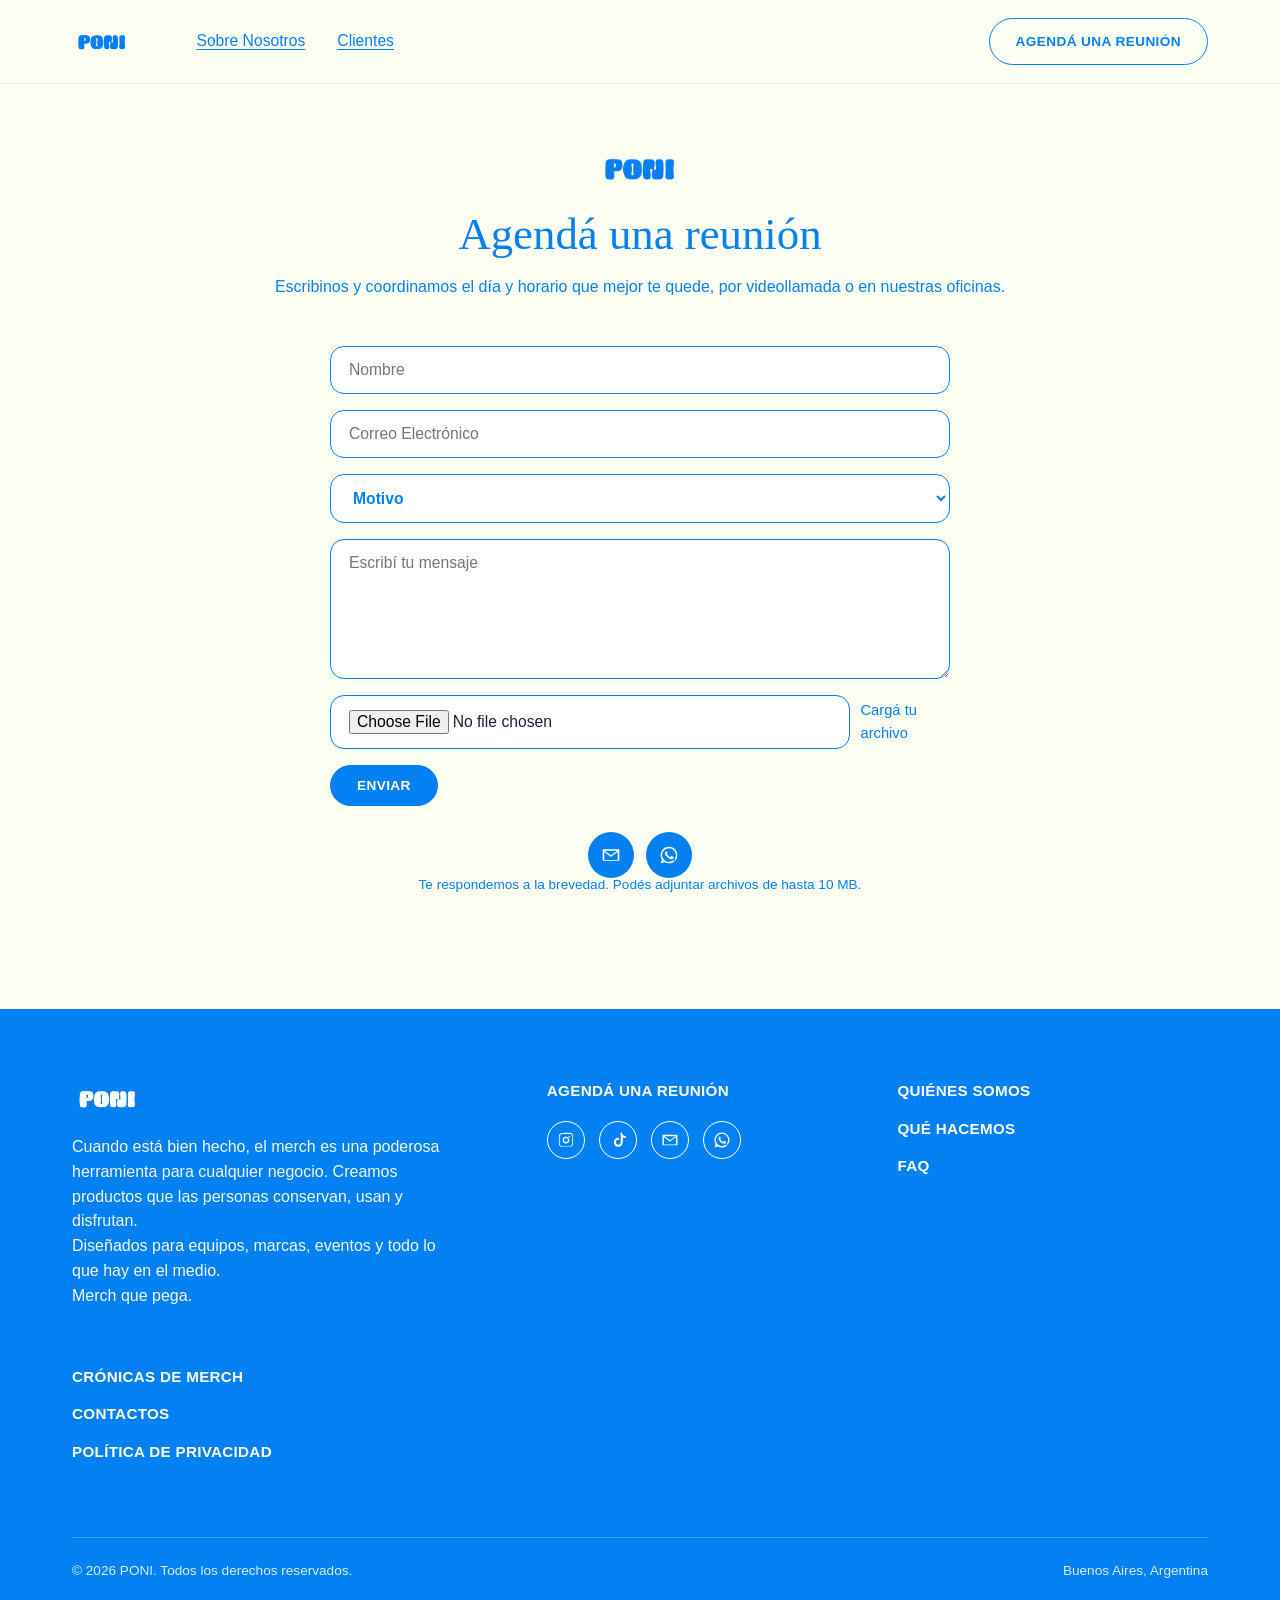
==== agenda.html @ dfd715fc "Fix typo in footer link for privacy policy" ====
<!DOCTYPE html>
<html lang="es">
<head>
  <meta charset="UTF-8">
  <meta name="viewport" content="width=device-width, initial-scale=1.0">
  <meta http-equiv="Content-Security-Policy" content="default-src 'self'; style-src 'self' 'unsafe-inline' https://fonts.googleapis.com; font-src 'self' https://fonts.gstatic.com; img-src 'self' data:; script-src 'self'; connect-src 'self'; object-src 'none'; base-uri 'self'; form-action 'self' https://formsubmit.co; frame-ancestors 'none';">
<meta name="referrer" content="strict-origin-when-cross-origin">
  <title>Agendá una reunión — PONI</title>
  <meta name="description" content="Coordina una reunión con el equipo de PONI y contá con nosotros tu próximo proyecto de merchandising.">
  <link rel="preconnect" href="https://fonts.googleapis.com">
  <link rel="preconnect" href="https://fonts.gstatic.com" crossorigin>
  <link href="https://fonts.googleapis.com/css2?family=Baloo+2:wght@600;700;800&family=Playfair+Display:ital,wght@0,500;0,600;0,700;1,600&family=Poppins:wght@400;500;600;700&display=swap" rel="stylesheet">
  <link rel="stylesheet" href="css/style.css">
  <link rel="icon" href="images/favicon.png" type="image/png">
</head>
<body>
  <header class="site-header">
    <div class="wrap">
      <a href="index.html" class="logo"><img src="images/logo-poni.png" alt="PONI"></a>
      <nav class="main-nav">
        <a href="quienes-somos.html">Sobre Nosotros</a>
        <a href="clientes.html">Clientes</a>
      </nav>
      <a href="agenda.html" class="btn header-cta">Agendá una reunión</a>
      <button class="nav-toggle" aria-label="Abrir menu" onclick="document.querySelector('.main-nav').classList.toggle('open')">
        <span></span><span></span><span></span>
      </button>
    </div>
  </header>


  <section class="agenda-hero">
    <div class="wrap">
      <img src="images/logo-poni.png" alt="PONI" style="height:50px;margin:0 auto 6px;">
      <h1>Agendá una reunión</h1>
      <p class="sub">Escribinos y coordinamos el d&iacute;a y horario que mejor te quede, por videollamada o en nuestras oficinas.</p>
    </div>
  </section>

  <section class="contact-section" style="padding-top:20px;">
    <div class="wrap">
      <form class="poni-form" action="https://formsubmit.co/clara@mundoponi.com" method="POST" enctype="multipart/form-data">
  <input type="hidden" name="_subject" value="Nueva consulta desde la web de Poni">
  <input type="hidden" name="_captcha" value="false">
  <input type="hidden" name="_next" value="https://mundoponi.com/gracias.html">
  <input type="text" name="_honey" style="display:none" tabindex="-1" autocomplete="off">

 <form class="poni-form" action="https://formsubmit.co/clara@mundoponi.com" method="POST" enctype="multipart/form-data">
  <input type="hidden" name="_subject" value="Nueva consulta desde la web de Poni">
  <input type="hidden" name="_captcha" value="false">
  <input type="hidden" name="_next" value="https://mundoponi.com/gracias.html">
  <input type="text" name="_honey" style="display:none" tabindex="-1" autocomplete="off">

  <input type="text" name="nombre" placeholder="Nombre" required>
  <input type="email" name="email" placeholder="Correo Electrónico" required>

  <select name="motivo">
          <option value="">Motivo</option>
          <option>Agendar una reuni&oacute;n</option>
          <option>Cotizaci&oacute;n de merch</option>
          <option>Quiero merch para mi evento</option>
          <option>Necesito ideas de merch</option>
          <option>Tengo una idea para mi marca</option>
          <option>Otro</option>
  </select>

  <textarea name="mensaje" placeholder="Escribí tu mensaje"></textarea>

  <div class="file-row">
    <input type="file" name="attachment">
    <span>Cargá tu archivo</span>
  </div>

  <button type="submit" class="btn solid">Enviar</button>
</form>
      <div class="contact-links">
        <a href="mailto:clara@mundoponi.com" aria-label="Email"><svg viewBox="0 0 24 24"><path d="M3 5h18a1 1 0 011 1v12a1 1 0 01-1 1H3a1 1 0 01-1-1V6a1 1 0 011-1zm1.4 2L12 12.3 19.6 7H4.4zM4 8.4V18h16V8.4l-7.6 5.4a1 1 0 01-1.2 0L4 8.4z"/></svg></a>
        <a href="https://wa.me/5491128537577?text=Hola%21%20Te%20escribo%20desde%20la%20web.%20Queria%20pedir%20un%20presupuesto%20de%20merch%20%3A%29" aria-label="WhatsApp" target="_blank" rel="noopener"><svg viewBox="0 0 24 24"><path d="M12 2a10 10 0 00-8.6 15.1L2 22l5-1.3A10 10 0 1012 2zm0 1.8a8.2 8.2 0 016.9 12.6l-.2.4.6 2.3-2.3-.6-.4.2A8.2 8.2 0 1112 3.8zm-3.2 4c-.2 0-.5 0-.7.3-.2.3-.9.8-.9 2s.9 2.4 1 2.5c.1.2 1.8 2.8 4.4 3.8 2.2.9 2.6.7 3.1.6.5 0 1.6-.6 1.8-1.3.2-.6.2-1.2.2-1.3-.1-.1-.3-.2-.6-.3l-1.8-.9c-.2-.1-.4-.1-.6.1l-.8 1c-.2.2-.3.2-.6.1-.3-.1-1.2-.4-2.2-1.4-.8-.7-1.4-1.6-1.5-1.9-.2-.3 0-.4.1-.6l.5-.6c.2-.2.2-.4.1-.6L9.6 8c-.2-.4-.4-.4-.6-.4h-.2z"/></svg></a>
      </div>
      <p class="form-note">Te respondemos a la brevedad. Podés adjuntar archivos de hasta 10 MB.</p>
    </div>
  </section>

  <footer class="site-footer">
    <div class="wrap">
      <div class="footer-top">
        <div class="footer-brand">
          <span class="logo"><img src="images/logo-poni.png" alt="PONI"></span>
          <p>Cuando está bien hecho, el merch es una poderosa herramienta para cualquier negocio. Creamos productos que las personas conservan, usan y disfrutan.<br>
          Diseñados para equipos, marcas, eventos y todo lo que hay en el medio.<br>
          Merch que pega.</p>
        </div>
        <div class="footer-col">
          <a href="agenda.html">Agendá una reunión</a>
          <div class="social-row">
            <a href="https://instagram.com/poni.merch" aria-label="Instagram" target="_blank" rel="noopener"><svg viewBox="0 0 24 24"><path d="M12 2.2c3.2 0 3.6 0 4.9.07 1.2.06 2.4.32 3.3 1.2.9.9 1.14 2 1.2 3.3.06 1.3.07 1.7.07 4.9s0 3.6-.07 4.9c-.06 1.2-.3 2.4-1.2 3.3-.9.9-2.1 1.14-3.3 1.2-1.3.06-1.7.07-4.9.07s-3.6 0-4.9-.07c-1.2-.06-2.4-.3-3.3-1.2-.9-.9-1.14-2.1-1.2-3.3C2.5 15.6 2.5 15.2 2.5 12s0-3.6.07-4.9c.06-1.2.3-2.4 1.2-3.3.9-.9 2.1-1.14 3.3-1.2C8.4 2.2 8.8 2.2 12 2.2zm0 1.8c-3.14 0-3.5 0-4.75.07-1 .05-1.9.25-2.6.96-.7.7-.9 1.6-.96 2.6C3.6 8.5 3.6 8.86 3.6 12s0 3.5.07 4.75c.05 1 .25 1.9.96 2.6.7.7 1.6.9 2.6.96 1.25.06 1.6.07 4.75.07s3.5 0 4.75-.07c1-.05 1.9-.25 2.6-.96.7-.7.9-1.6.96-2.6.06-1.25.07-1.6.07-4.75s0-3.5-.07-4.75c-.05-1-.25-1.9-.96-2.6-.7-.7-1.6-.9-2.6-.96C15.5 4 15.14 4 12 4zm0 3.5a4.5 4.5 0 110 9 4.5 4.5 0 010-9zm0 1.8a2.7 2.7 0 100 5.4 2.7 2.7 0 000-5.4zm5.6-2a1.05 1.05 0 11-2.1 0 1.05 1.05 0 012.1 0z"/></svg></a>
            <a href="https://www.tiktok.com/@poni.merch" aria-label="TikTok" target="_blank" rel="noopener"><svg viewBox="0 0 24 24"><path d="M14.5 2h2.6c.15 1.4.8 2.6 1.9 3.5 1 .8 2.2 1.2 3.5 1.2v2.7c-1.5 0-2.9-.4-4.1-1.2v6.9c0 3.3-2.7 6-6 6-1.3 0-2.6-.4-3.6-1.2a6 6 0 01-2.4-4.8c0-3.3 2.7-6 6-6 .3 0 .6 0 .9.06v2.8a3.3 3.3 0 00-.9-.13 3.2 3.2 0 100 6.4c1.8 0 3.2-1.4 3.2-3.2V2z"/></svg></a>
            <a href="mailto:clara@mundoponi.com" aria-label="Email"><svg viewBox="0 0 24 24"><path d="M3 5h18a1 1 0 011 1v12a1 1 0 01-1 1H3a1 1 0 01-1-1V6a1 1 0 011-1zm1.4 2L12 12.3 19.6 7H4.4zM4 8.4V18h16V8.4l-7.6 5.4a1 1 0 01-1.2 0L4 8.4z"/></svg></a>
            <a href="https://wa.me/5491128537577?text=Hola%21%20Te%20escribo%20desde%20la%20web.%20Queria%20pedir%20un%20presupuesto%20de%20merch%20%3A%29" aria-label="WhatsApp" target="_blank" rel="noopener"><svg viewBox="0 0 24 24"><path d="M12 2a10 10 0 00-8.6 15.1L2 22l5-1.3A10 10 0 1012 2zm0 1.8a8.2 8.2 0 016.9 12.6l-.2.4.6 2.3-2.3-.6-.4.2A8.2 8.2 0 1112 3.8zm-3.2 4c-.2 0-.5 0-.7.3-.2.3-.9.8-.9 2s.9 2.4 1 2.5c.1.2 1.8 2.8 4.4 3.8 2.2.9 2.6.7 3.1.6.5 0 1.6-.6 1.8-1.3.2-.6.2-1.2.2-1.3-.1-.1-.3-.2-.6-.3l-1.8-.9c-.2-.1-.4-.1-.6.1l-.8 1c-.2.2-.3.2-.6.1-.3-.1-1.2-.4-2.2-1.4-.8-.7-1.4-1.6-1.5-1.9-.2-.3 0-.4.1-.6l.5-.6c.2-.2.2-.4.1-.6L9.6 8c-.2-.4-.4-.4-.6-.4h-.2z"/></svg></a>
          </div>
        </div>
        <div class="footer-col">
          <a href="quienes-somos.html">Quiénes somos</a>
          <a href="que-hacemos.html">Qué hacemos</a>
          <a href="que-hacemos.html#faq">FAQ</a>
        </div>
        <div class="footer-col">
          <a href="cronicas.html">Crónicas de merch</a>
          <a href="que-hacemos.html#contacto">Contactos</a>
          <a href="politica-privacidad.html">Política de privacidad</a>
        </div>
      </div>
      <div class="footer-bottom">
        <span>&copy; <span id="year"></span> PONI. Todos los derechos reservados.</span>
        <span>Buenos Aires, Argentina</span>
      </div>
    </div>
  </footer>
  <script src="js/main.js"></script>

</body>
</html>
---- css/style.css ----
/* ==========================================================================
   PONI — merch que pega
   Shared stylesheet
   ========================================================================== */

:root {
  --blue: #0380f2;
  --blue-dark: #0468c4;
  --navy: #0a1e3a;
  --cream: #fefff3;
  --cream-2: #fefff3;
  --ink: #14213d;
  --white: #ffffff;

  --font-display: "Baloo 2", "Poppins", sans-serif;   /* PONI logo, buttons, footer nav */
  --font-serif: "Playfair Display", Georgia, serif;    /* headline copy */
  --font-body: "Poppins", "Segoe UI", sans-serif;      /* paragraphs, nav links */

  --container: 1200px;
  --radius: 999px;
  --radius-card: 18px;
}

* { box-sizing: border-box; }

html { scroll-behavior: smooth; }

body {
  margin: 0;
  background: var(--cream);
  color: var(--ink);
  font-family: var(--font-body);
  font-size: 16px;
  line-height: 1.55;
  -webkit-font-smoothing: antialiased;
}

img { max-width: 100%; display: block; }

a { color: inherit; text-decoration: none; }

.wrap {
  max-width: var(--container);
  margin: 0 auto;
  padding: 0 32px;
}

h1, h2, h3 { margin: 0; font-weight: 400; }

/* ---------- Buttons ---------- */
.btn {
  display: inline-flex;
  align-items: center;
  justify-content: center;
  gap: 8px;
  border: 1.5px solid currentColor;
  border-radius: var(--radius);
  padding: 12px 26px;
  font-family: var(--font-display);
  font-weight: 700;
  font-size: 0.85rem;
  letter-spacing: 0.03em;
  text-transform: uppercase;
  cursor: pointer;
  background: transparent;
  color: var(--blue);
  transition: background 0.18s ease, color 0.18s ease, transform 0.18s ease;
}
.btn:hover { background: var(--blue); color: var(--white); transform: translateY(-1px); }

.btn.on-dark { color: var(--white); }
.btn.on-dark:hover { background: var(--white); color: var(--navy); }

.btn.solid {
  background: var(--blue);
  color: var(--white);
  border-color: var(--blue);
}
.btn.solid:hover { background: var(--blue-dark); border-color: var(--blue-dark); }

/* ---------- Header ---------- */
.site-header {
  position: sticky;
  top: 0;
  z-index: 100;
  background: var(--cream);
  border-bottom: 1px solid rgba(10, 30, 58, 0.08);
}
.site-header .wrap {
  display: flex;
  align-items: center;
  justify-content: space-between;
  gap: 24px;
  padding-top: 18px;
  padding-bottom: 18px;
}
.logo {
  font-family: var(--font-display);
  font-weight: 800;
  font-size: 1.6rem;
  color: var(--blue);
  letter-spacing: 0.01em;
}
.logo img { height: 34px; width: auto; display: block; }
.footer-brand .logo img { height: 40px; filter: brightness(0) invert(1); }
.legal .logo-img { height: 56px; width: auto; margin: 0 auto; display: block; }
.main-nav {
  display: flex;
  align-items: center;
  gap: 32px;
  flex: 1;
  margin-left: 40px;
}
.main-nav a {
  color: var(--blue);
  font-size: 0.98rem;
  text-decoration: underline;
  text-underline-offset: 3px;
}
.main-nav a:hover { color: var(--blue-dark); }
.header-cta { white-space: nowrap; }

.nav-toggle {
  display: none;
  background: none;
  border: none;
  cursor: pointer;
  padding: 6px;
}
.nav-toggle span {
  display: block;
  width: 24px;
  height: 2px;
  background: var(--blue);
  margin: 5px 0;
}

/* ---------- Hero (home) ---------- */
.hero {
  position: relative;
  overflow: hidden;
  text-align: center;
  padding: 90px 24px 110px;
  background-image: radial-gradient(circle at 20% 20%, rgba(3,128,242,0.06), transparent 45%),
    radial-gradient(circle at 80% 70%, rgba(3,128,242,0.06), transparent 45%);
}
.hero-pattern {
  position: absolute;
  inset: 0;
  background-image:
    url("../images/pattern-poni.png"),
    url("../images/pattern-poni.png");
  background-size: 170px auto, 170px auto;
  background-position: 0 0, 85px 61px;
  background-repeat: repeat, repeat;
  opacity: 0.9;
  z-index: 0;
  animation: patternDrift 18s linear infinite;
}
@keyframes patternDrift {
  from { background-position: 0 0, 85px 61px; }
  to   { background-position: -130px 100px, -45px 161px; }
}
.hero-inner { position: relative; z-index: 1; }
.hero .wordmark-img {
  width: min(680px, 82vw);
  margin: 0 auto;
  display: block;
  animation: heroPop 0.8s cubic-bezier(.2,.9,.3,1.3) both;
}
.hero .tagline {
  font-family: var(--font-display);
  font-weight: 700;
  color: var(--blue);
  font-size: clamp(1.1rem, 3vw, 1.6rem);
  margin-top: 18px;
  animation: heroFadeUp 0.7s ease-out 0.25s both;
}
@keyframes heroPop {
  0% { opacity: 0; transform: scale(0.85) translateY(18px); }
  100% { opacity: 1; transform: scale(1) translateY(0); }
}
@keyframes heroFadeUp {
  0% { opacity: 0; transform: translateY(14px); }
  100% { opacity: 1; transform: translateY(0); }
}
@media (prefers-reduced-motion: reduce) {
  .hero-pattern { animation: none; }
  .hero .wordmark-img, .hero .tagline { animation: none; }
}

/* ---------- Home hero carousel (auto-rotating, sliding) ---------- */
.hero-carousel {
  position: relative;
  height: 760px;
  overflow: hidden;
}
.hc-track {
  display: flex;
  height: 100%;
  transition: transform 0.8s cubic-bezier(.65, 0, .35, 1);
  will-change: transform;
}
.hc-slide {
  position: relative;
  flex: 0 0 100%;
  display: flex;
  align-items: center;
  background-size: cover;
  background-position: center;
  color: var(--white);
  text-align: center;
}
.hc-slide::before {
  content: "";
  position: absolute;
  inset: 0;
  background: linear-gradient(180deg, rgba(10,20,40,0.35), rgba(10,20,40,0.55));
}
.hc-slide .wrap { position: relative; z-index: 1; width: 100%; }
.hc-slide h2 {
  font-family: var(--font-serif);
  font-size: clamp(2.1rem, 5vw, 3.4rem);
  line-height: 1.15;
  max-width: 780px;
  margin: 0 auto;
}
.hc-slide p {
  max-width: 560px;
  margin: 18px auto 0;
  font-size: 1.05rem;
  opacity: 0.95;
}
.hc-slide .btn { margin-top: 26px; }
.hc-dots {
  position: absolute;
  z-index: 3;
  left: 50%;
  bottom: 26px;
  transform: translateX(-50%);
  display: flex;
  gap: 10px;
}
.hc-dot {
  width: 9px;
  height: 9px;
  border-radius: 50%;
  border: 1.5px solid var(--white);
  background: transparent;
  padding: 0;
  cursor: pointer;
  opacity: 0.7;
  transition: opacity 0.2s ease, background 0.2s ease, width 0.2s ease;
}
.hc-dot.is-active {
  background: var(--white);
  opacity: 1;
  width: 22px;
  border-radius: 5px;
}
@media (max-width: 980px) {
  .hero-carousel { height: 620px; }
}
@media (max-width: 640px) {
  .hero-carousel { height: 520px; }
}
@media (prefers-reduced-motion: reduce) {
  .hc-track { transition: none; }
}
/* ---------- Photo banner sections (full-bleed with overlay text) ---------- */
.banner {
  position: relative;
  min-height: 560px;
  display: flex;
  align-items: center;
  background-size: cover;
  background-position: center;
  color: var(--white);
  text-align: center;
  overflow: hidden;
}
.banner::before {
  content: "";
  position: absolute;
  inset: 0;
  background: linear-gradient(180deg, rgba(10,20,40,0.35), rgba(10,20,40,0.55));
}
.banner .wrap { position: relative; z-index: 1; width: 100%; }
.banner h2 {
  font-family: var(--font-serif);
  font-size: clamp(2.1rem, 5vw, 3.4rem);
  line-height: 1.15;
  max-width: 780px;
  margin: 0 auto;
}
.banner p {
  max-width: 560px;
  margin: 18px auto 0;
  font-size: 1.05rem;
  opacity: 0.95;
}
.banner .btn { margin-top: 26px; }
.banner.short { min-height: 420px; }
.banner.tall { min-height: 640px; }

/* ---------- Split need-block ---------- */
.need-block {
  padding: 100px 0;
}
.need-grid {
  display: grid;
  grid-template-columns: 1fr 1.3fr;
  gap: 60px;
  align-items: center;
}
.need-grid h2 {
  font-family: var(--font-serif);
  color: var(--blue);
  font-size: clamp(2rem, 4vw, 2.9rem);
  line-height: 1.15;
}
.need-grid p { margin-top: 16px; max-width: 40ch; }
.need-grid .btn { margin-top: 22px; }

/* ---------- Photo collage: 3 columns scrolling forever ---------- */
.photo-collage {
  display: grid;
  grid-template-columns: repeat(3, 1fr);
  gap: 18px;
  height: 560px;                 /* alto de la "ventana"; ajustalo a gusto */
  overflow: hidden;
  -webkit-mask-image: linear-gradient(to bottom, transparent, #000 12%, #000 88%, transparent);
  mask-image: linear-gradient(to bottom, transparent, #000 12%, #000 88%, transparent);
}
.pc-lane { min-width: 0; }
.pc-track {
  display: flex;
  flex-direction: column;
  will-change: transform;
}
.pc-item {
  display: block;
  margin-bottom: 18px;           /* margin y no gap, para que el loop sea exacto */
  border-radius: 14px;
  overflow: hidden;
}
.pc-item img {
  width: 100%;
  aspect-ratio: 1 / 1;
  height: auto;
  object-fit: cover;
}

/* Solo se anima cuando el JS ya duplicó las fotos (clase pc-ready) */
.pc-ready .pc-lane-down .pc-track { animation: pc-down 50s linear infinite; }
.pc-ready .pc-lane-up .pc-track   { animation: pc-up 42s linear infinite; }
.photo-collage:hover .pc-track    { animation-play-state: paused; }

@keyframes pc-up   { from { transform: translateY(0); }    to { transform: translateY(-50%); } }
@keyframes pc-down { from { transform: translateY(-50%); } to { transform: translateY(0); } }

@media (max-width: 640px) {
  .photo-collage { height: 420px; gap: 10px; }
  .pc-item { margin-bottom: 10px; border-radius: 10px; }
}
@media (prefers-reduced-motion: reduce) {
  .photo-collage { height: auto; -webkit-mask-image: none; mask-image: none; }
}

/* ---------- Gallery / Merch que pegó ---------- */
.section-title {
  font-family: var(--font-serif);
  color: var(--blue);
  font-size: clamp(2.2rem, 5vw, 3.2rem);
  padding: 0 0 40px;
}
.gallery-outer {
  width: 100%;
  overflow: hidden;
  padding-bottom: 12px;
}
.gallery {
  display: flex;
  gap: 20px;
  width: max-content;
  padding: 0 32px;
  animation: gallery-scroll 42s linear infinite;
}
.gallery-outer:hover .gallery,
.gallery-outer:focus-within .gallery {
  animation-play-state: paused;
}
@keyframes gallery-scroll {
  from { transform: translateX(0); }
  to { transform: translateX(-50%); }
}
.gallery-static {
  display: grid;
  grid-template-columns: repeat(4, 1fr);
  gap: 20px;
}
.gallery figure {
  flex: 0 0 auto;
  width: min(320px, 70vw);
}
.gallery figure, .gallery-static figure {
  position: relative;
  margin: 0;
  border-radius: var(--radius-card);
  overflow: hidden;
  aspect-ratio: 4 / 5;
}
.gallery img, .gallery-static img { width: 100%; height: 100%; object-fit: cover; }
.gallery figcaption, .gallery-static figcaption {
  position: absolute;
  left: 16px;
  bottom: 14px;
  color: var(--white);
  font-family: var(--font-serif);
  font-size: 1.2rem;
  text-shadow: 0 2px 10px rgba(0,0,0,0.35);
}
.gallery-section { padding: 90px 0 60px; }
.gallery-section .wrap { margin-bottom: 40px; }
@media (prefers-reduced-motion: reduce) {
  .gallery { animation: none; overflow-x: auto; scroll-snap-type: x proximity; }
  .gallery figure { scroll-snap-align: start; }
}

/* ---------- Footer ---------- */
.site-footer {
  background: var(--blue);
  color: var(--white);
  padding: 70px 0 40px;
  margin-top: 0;
}
.footer-top {
  display: grid;
  grid-template-columns: 1.4fr 1fr 1fr;
  gap: 40px;
  padding-bottom: 60px;
}
.footer-brand .logo { color: var(--white); }
.footer-brand p { margin-top: 16px; max-width: 42ch; opacity: 0.95; }
.footer-col a, .footer-col p {
  display: block;
  font-family: var(--font-display);
  font-weight: 700;
  text-transform: uppercase;
  font-size: 0.95rem;
  letter-spacing: 0.02em;
  margin-bottom: 14px;
}
.footer-col a:hover { text-decoration: underline; }
.social-row {
  display: flex;
  gap: 14px;
  margin-top: 18px;
}
.social-row a {
  width: 38px; height: 38px;
  border: 1.5px solid var(--white);
  border-radius: 50%;
  display: flex; align-items: center; justify-content: center;
}
.social-row svg { width: 18px; height: 18px; fill: var(--white); }
.footer-bottom {
  border-top: 1px solid rgba(255,255,255,0.25);
  padding-top: 22px;
  font-size: 0.85rem;
  opacity: 0.85;
  display: flex;
  justify-content: space-between;
  flex-wrap: wrap;
  gap: 10px;
}

/* ---------- Generic page hero (inner pages) ---------- */
.page-hero {
  padding: 70px 0 20px;
}
.page-hero h1 {
  font-family: var(--font-serif);
  color: var(--blue);
  font-size: clamp(2.4rem, 6vw, 3.8rem);
  line-height: 1.1;
  max-width: 16ch;
}
.page-hero .eyebrow-line {
  color: var(--blue);
  font-size: 1.05rem;
  margin-top: 14px;
  max-width: 60ch;
}

/* ---------- Two column text/image ---------- */
.split {
  display: grid;
  grid-template-columns: 1fr 1fr;
  gap: 70px;
  align-items: center;
  padding: 70px 0;
}
.split img { border-radius: var(--radius-card); width: 100%; object-fit: cover; }
.split.reverse .col-media { order: 2; }
.split h2 {
  font-family: var(--font-serif);
  color: var(--blue);
  font-size: clamp(1.7rem, 3.5vw, 2.3rem);
  line-height: 1.2;
}
.split p { margin-top: 14px; }

/* ---------- value / feature rows ---------- */
.feature-rows { padding: 60px 0; }
.feature-row {
  display: grid;
  grid-template-columns: 1fr 1.6fr;
  gap: 40px;
  padding: 34px 0;
  border-top: 1px solid rgba(10,30,58,0.12);
}
.feature-row:last-child { border-bottom: 1px solid rgba(10,30,58,0.12); }
.feature-row h3 {
  font-family: var(--font-serif);
  color: var(--blue);
  font-size: 1.4rem;
  line-height: 1.25;
}
.feature-row p { margin: 0; }

/* ---------- Values 3 col (quienes somos) ---------- */
.values-grid {
  display: grid;
  grid-template-columns: repeat(3, 1fr);
  gap: 40px;
  padding: 70px 0;
}
.values-grid .value h3 {
  font-family: var(--font-serif);
  color: var(--blue);
  font-size: 1.3rem;
  margin-bottom: 10px;
}
.values-grid .value {
  border-top: 1px solid rgba(10,30,58,0.15);
  padding-top: 18px;
}

/* ---------- Client logo strip ---------- */
.logo-strip { padding: 60px 0 90px; text-align: center; }
.logo-strip .section-title { padding-bottom: 10px; text-align: center;}
.logo-strip .sub { color: var(--blue); margin-bottom: 40px; }
.logo-wall {
  display: grid;
  grid-template-columns: repeat(4, 1fr);
  gap: 20px;
  align-items: stretch;
}
.logo-wall .chip {
  display: flex;
  align-items: center;
  justify-content: center;
  height: 110px;
  opacity: 0.85;
  border: 1px solid rgba(10,30,58,0.15);
  border-radius: 14px;
  padding: 18px 22px;
  transition: opacity 0.15s ease, border-color .15s ease;
}
.logo-wall .chip img {
  max-width: 100%;
  max-height: 56px;
  width: auto;
  height: auto;
  object-fit: contain;
}
.logo-wall .chip:hover { opacity: 1; border-color: var(--blue); }

/* ---------- Client work grid (clientes.html) ---------- */
.work-grid {
  display: grid;
  grid-template-columns: repeat(3, 1fr);
  gap: 22px;
  padding: 20px 0 80px;
}
.work-grid figure {
  margin: 0;
  position: relative;
  border-radius: var(--radius-card);
  overflow: hidden;
  aspect-ratio: 1 / 1;
}
.work-grid img { width: 100%; height: 100%; object-fit: cover; }
.work-grid figcaption {
  position: absolute;
  left: 16px;
  bottom: 14px;
  color: var(--white);
  font-family: var(--font-display);
  font-weight: 700;
  font-size: 1.05rem;
  text-shadow: 0 2px 8px rgba(0,0,0,0.4);
}

/* ---------- Form ---------- */
.contact-section { padding: 30px 0 100px; }
.contact-section .section-title { text-align: center; }
.contact-section .sub { text-align: center; color: var(--blue); margin-top: -22px; padding-bottom: 40px;}
form.poni-form {
  max-width: 620px;
  margin: 0 auto;
  display: flex;
  flex-direction: column;
  gap: 16px;
}
.poni-form input,
.poni-form select,
.poni-form textarea {
  width: 100%;
  border: 1.5px solid var(--blue);
  border-radius: 14px;
  padding: 14px 18px;
  font-family: var(--font-body);
  font-size: 0.98rem;
  background: var(--white);
  color: var(--ink);
}
.poni-form select { color: var(--blue); font-weight: 600; }
.poni-form textarea { min-height: 140px; resize: vertical; }
.poni-form input:focus,
.poni-form select:focus,
.poni-form textarea:focus {
  outline: 2px solid var(--blue);
  outline-offset: 1px;
}
.poni-form .file-row {
  display: flex;
  align-items: center;
  gap: 10px;
  color: var(--blue);
  font-size: 0.92rem;
}
.poni-form button.btn { align-self: flex-start; }
.form-note { text-align: center; font-size: 0.85rem; color: var(--blue); margin-top: -4px; }

/* ---------- Standalone hero form page (agenda) ---------- */
.agenda-hero { text-align: center; padding: 60px 0 10px; }
.agenda-hero .wordmark {
  font-family: var(--font-display);
  font-weight: 800;
  color: var(--blue);
  font-size: clamp(2.5rem, 8vw, 4rem);
}
.agenda-hero h1 {
  font-family: var(--font-serif);
  color: var(--blue);
  font-size: clamp(2rem, 5vw, 2.8rem);
  margin-top: 6px;
}
.agenda-hero .sub { color: var(--blue); margin-top: 6px; }
.contact-links {
  display: flex;
  gap: 12px;
  justify-content: center;
  margin-top: 26px;
}
.contact-links a {
  width: 46px; height: 46px;
  border-radius: 50%;
  background: var(--blue);
  display: flex; align-items: center; justify-content: center;
}
.contact-links svg { width: 20px; height: 20px; fill: var(--white); }

/* ---------- Blog / Cronicas ---------- */
.blog-hero { padding: 70px 0 40px; }
.blog-hero h1 {
  font-family: var(--font-serif);
  font-size: clamp(2.4rem, 6vw, 3.6rem);
  color: var(--blue);
  display: flex;
  align-items: center;
  gap: 0.2em;
  flex-wrap: wrap;
}
.blog-hero p { color: var(--blue); margin-top: 12px; }
.blog-feature { padding: 0 0 60px; }
.blog-feature img { border-radius: var(--radius-card); width: 100%; max-height: 460px; object-fit: cover; }
.blog-feature h2 {
  font-family: var(--font-serif);
  color: var(--blue);
  font-size: clamp(1.6rem, 3.5vw, 2.2rem);
  margin-top: 26px;
}
.blog-feature p.lead { margin-top: 10px; max-width: 60ch; }

.blog-list { padding: 20px 0 90px; }
.blog-list h2 {
  font-family: var(--font-serif);
  color: var(--blue);
  font-size: 2rem;
  padding-bottom: 30px;
}
.post-grid {
  display: grid;
  grid-template-columns: repeat(4, 1fr);
  gap: 22px;
}
.post-card img {
  border-radius: var(--radius-card);
  aspect-ratio: 4/5;
  object-fit: cover;
  margin-bottom: 16px;
}
.post-card h3 {
  font-family: var(--font-serif);
  color: var(--blue);
  font-size: 1.1rem;
  line-height: 1.3;
}
.post-card p { font-size: 0.92rem; margin-top: 8px; }

/* ---------- Legal page ---------- */
.legal { padding: 20px 0 100px; }
.legal .wordmark {
  font-family: var(--font-display);
  color: var(--blue);
  font-weight: 800;
  font-size: 3rem;
  text-align: center;
  display: block;
}
.legal h1 {
  font-family: var(--font-serif);
  color: var(--blue);
  text-align: center;
  font-size: clamp(2rem, 5vw, 2.8rem);
  margin: 10px 0 40px;
}
.legal .effective-date { color: var(--blue); font-weight: 600; margin-bottom: 18px; }
.legal-grid {
  display: grid;
  grid-template-columns: 1fr 2fr;
  gap: 40px;
}
.legal-body h2 {
  font-family: var(--font-serif);
  color: var(--blue);
  font-size: 1.4rem;
  margin: 34px 0 12px;
}
.legal-body h2:first-child { margin-top: 0; }
.legal-body p, .legal-body li { color: var(--blue); }
.legal-body ul { padding-left: 20px; }
.legal-body li { margin-bottom: 8px; }
.legal-body strong { color: var(--ink); }

/* ---------- Utility ---------- */
.center { text-align: center; }
.mt-0 { margin-top: 0; }

/* ---------- Scroll reveal ---------- */
.reveal {
  opacity: 0;
  transform: translateY(28px);
  transition: opacity 0.7s cubic-bezier(.2,.7,.2,1), transform 0.7s cubic-bezier(.2,.7,.2,1);
}
.reveal.is-visible {
  opacity: 1;
  transform: translateY(0);
}
@media (prefers-reduced-motion: reduce) {
  .reveal { opacity: 1; transform: none; transition: none; }
}
/* ---------- Blue overlay tint on photos (brand consistency) ---------- */
.gallery figure::before,
.gallery-static figure::before,
.work-grid figure::before,
.pc-item::before {
  content: "";
  position: absolute;
  inset: 0;
  background: var(--blue);
  opacity: 0.16;
  z-index: 1;
  pointer-events: none;
  transition: opacity 0.3s ease;
}
.pc-item { position: relative; }

/* Se atenúa al pasar el mouse, para que la foto "respire" */
.gallery figure:hover::before,
.gallery-static figure:hover::before,
.work-grid figure:hover::before {
  opacity: 0.06;
}
/* ---------- Image hover polish ---------- */
.gallery figure, .gallery-static figure, .work-grid figure, .post-card img, .photo-collage img {
  overflow: hidden;
}
.gallery img, .gallery-static img, .work-grid img, .photo-collage img, .post-card img {
  transition: transform 0.6s cubic-bezier(.2,.7,.2,1);
}
.gallery figure:hover img, .gallery-static figure:hover img,
.work-grid figure:hover img, .photo-collage a:hover img,
.post-card:hover img {
  transform: scale(1.06);
}
.btn { transition: background 0.18s ease, color 0.18s ease, transform 0.18s ease, box-shadow 0.18s ease; }
.btn:hover { box-shadow: 0 6px 18px rgba(3,128,242,0.18); }
.main-nav a { transition: color 0.15s ease; }
.logo-wall .chip { transition: opacity 0.15s ease, border-color 0.15s ease, transform 0.15s ease; }
.logo-wall .chip:hover { transform: translateY(-3px); }
.site-header { transition: box-shadow 0.2s ease; }
.site-header.is-scrolled { box-shadow: 0 2px 14px rgba(10,30,58,0.08); }

/* ==========================================================================
   Responsive
   ========================================================================== */
@media (max-width: 980px) {
  .need-grid { grid-template-columns: 1fr; gap: 36px; }
  .split { grid-template-columns: 1fr; gap: 30px; }
  .split .col-media { order: -1 !important; }
  .footer-top { grid-template-columns: 1fr; gap: 34px; }
  .values-grid { grid-template-columns: 1fr; gap: 30px; }
  .work-grid { grid-template-columns: repeat(2, 1fr); }
  .gallery-static { grid-template-columns: repeat(2, 1fr); }
  .post-grid { grid-template-columns: repeat(2, 1fr); }
  .logo-wall { grid-template-columns: repeat(3, 1fr); }
  .legal-grid { grid-template-columns: 1fr; }
  .feature-row { grid-template-columns: 1fr; gap: 10px; }
}

@media (max-width: 640px) {
  .wrap { padding: 0 20px; }
  .main-nav {
    display: none;
    position: absolute;
    top: 100%;
    left: 0;
    right: 0;
    background: var(--cream);
    flex-direction: column;
    align-items: flex-start;
    gap: 4px;
    padding: 16px 20px 22px;
    border-bottom: 1px solid rgba(10,30,58,0.08);
    margin-left: 0;
  }
  .main-nav.open { display: flex; }
  .site-header .wrap { position: relative; }
  .nav-toggle { display: block; }
  .header-cta { display: none; }
  .banner { min-height: 420px; }
  .photo-collage { height: 420px; gap: 10px; }
  .pc-item { margin-bottom: 10px; border-radius: 10px; }
  .work-grid { grid-template-columns: 1fr 1fr; }
  .post-grid { grid-template-columns: 1fr; }
  .logo-wall { grid-template-columns: repeat(2, 1fr); }
  .footer-bottom { flex-direction: column; }
}
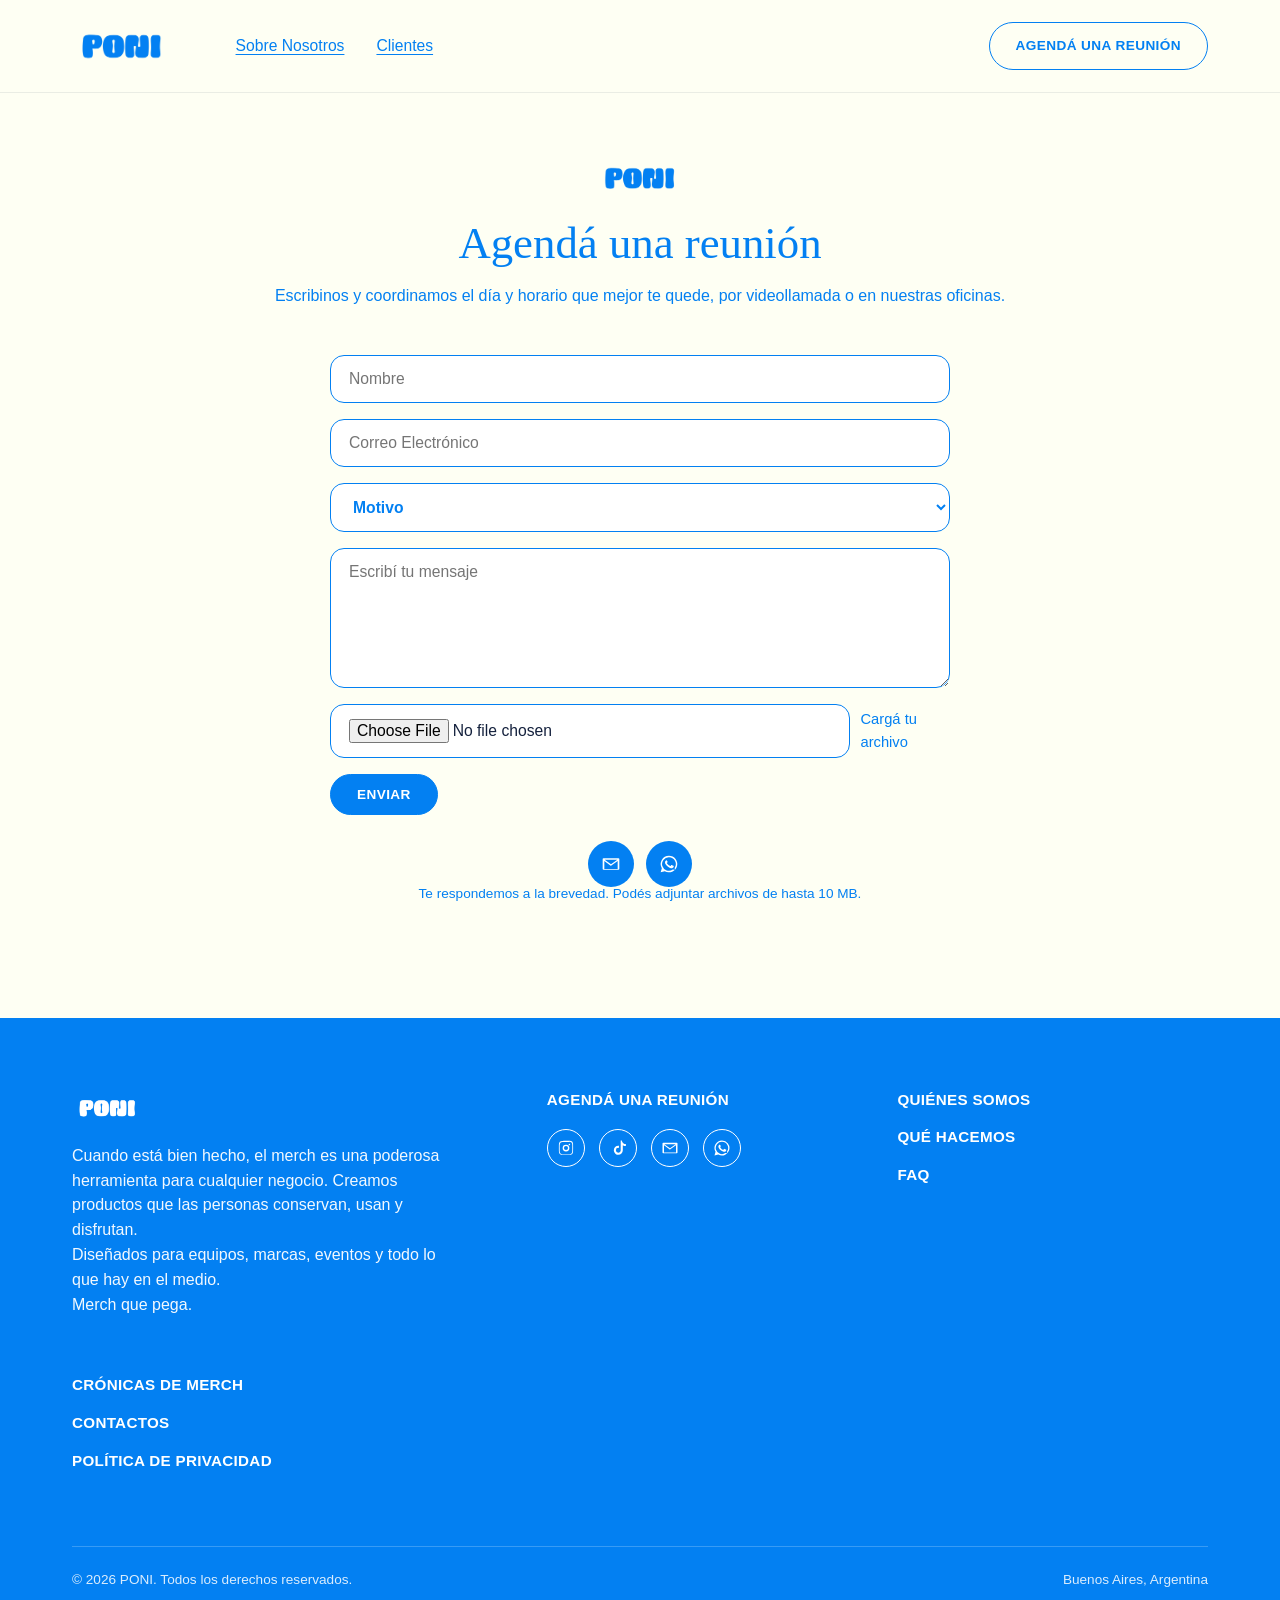
==== commit 4a14565b: "Update WhatsApp link in agenda.html" ====
--- a/agenda.html
+++ b/agenda.html
@@ -96,7 +96,7 @@
             <a href="https://instagram.com/poni.merch" aria-label="Instagram" target="_blank" rel="noopener"><svg viewBox="0 0 24 24"><path d="M12 2.2c3.2 0 3.6 0 4.9.07 1.2.06 2.4.32 3.3 1.2.9.9 1.14 2 1.2 3.3.06 1.3.07 1.7.07 4.9s0 3.6-.07 4.9c-.06 1.2-.3 2.4-1.2 3.3-.9.9-2.1 1.14-3.3 1.2-1.3.06-1.7.07-4.9.07s-3.6 0-4.9-.07c-1.2-.06-2.4-.3-3.3-1.2-.9-.9-1.14-2.1-1.2-3.3C2.5 15.6 2.5 15.2 2.5 12s0-3.6.07-4.9c.06-1.2.3-2.4 1.2-3.3.9-.9 2.1-1.14 3.3-1.2C8.4 2.2 8.8 2.2 12 2.2zm0 1.8c-3.14 0-3.5 0-4.75.07-1 .05-1.9.25-2.6.96-.7.7-.9 1.6-.96 2.6C3.6 8.5 3.6 8.86 3.6 12s0 3.5.07 4.75c.05 1 .25 1.9.96 2.6.7.7 1.6.9 2.6.96 1.25.06 1.6.07 4.75.07s3.5 0 4.75-.07c1-.05 1.9-.25 2.6-.96.7-.7.9-1.6.96-2.6.06-1.25.07-1.6.07-4.75s0-3.5-.07-4.75c-.05-1-.25-1.9-.96-2.6-.7-.7-1.6-.9-2.6-.96C15.5 4 15.14 4 12 4zm0 3.5a4.5 4.5 0 110 9 4.5 4.5 0 010-9zm0 1.8a2.7 2.7 0 100 5.4 2.7 2.7 0 000-5.4zm5.6-2a1.05 1.05 0 11-2.1 0 1.05 1.05 0 012.1 0z"/></svg></a>
             <a href="https://www.tiktok.com/@poni.merch" aria-label="TikTok" target="_blank" rel="noopener"><svg viewBox="0 0 24 24"><path d="M14.5 2h2.6c.15 1.4.8 2.6 1.9 3.5 1 .8 2.2 1.2 3.5 1.2v2.7c-1.5 0-2.9-.4-4.1-1.2v6.9c0 3.3-2.7 6-6 6-1.3 0-2.6-.4-3.6-1.2a6 6 0 01-2.4-4.8c0-3.3 2.7-6 6-6 .3 0 .6 0 .9.06v2.8a3.3 3.3 0 00-.9-.13 3.2 3.2 0 100 6.4c1.8 0 3.2-1.4 3.2-3.2V2z"/></svg></a>
             <a href="mailto:clara@mundoponi.com" aria-label="Email"><svg viewBox="0 0 24 24"><path d="M3 5h18a1 1 0 011 1v12a1 1 0 01-1 1H3a1 1 0 01-1-1V6a1 1 0 011-1zm1.4 2L12 12.3 19.6 7H4.4zM4 8.4V18h16V8.4l-7.6 5.4a1 1 0 01-1.2 0L4 8.4z"/></svg></a>
-            <a href="https://wa.me/5491128537577?text=Hola%21%20Te%20escribo%20desde%20la%20web.%20Queria%20pedir%20un%20presupuesto%20de%20merch%20%3A%29" aria-label="WhatsApp" target="_blank" rel="noopener"><svg viewBox="0 0 24 24"><path d="M12 2a10 10 0 00-8.6 15.1L2 22l5-1.3A10 10 0 1012 2zm0 1.8a8.2 8.2 0 016.9 12.6l-.2.4.6 2.3-2.3-.6-.4.2A8.2 8.2 0 1112 3.8zm-3.2 4c-.2 0-.5 0-.7.3-.2.3-.9.8-.9 2s.9 2.4 1 2.5c.1.2 1.8 2.8 4.4 3.8 2.2.9 2.6.7 3.1.6.5 0 1.6-.6 1.8-1.3.2-.6.2-1.2.2-1.3-.1-.1-.3-.2-.6-.3l-1.8-.9c-.2-.1-.4-.1-.6.1l-.8 1c-.2.2-.3.2-.6.1-.3-.1-1.2-.4-2.2-1.4-.8-.7-1.4-1.6-1.5-1.9-.2-.3 0-.4.1-.6l.5-.6c.2-.2.2-.4.1-.6L9.6 8c-.2-.4-.4-.4-.6-.4h-.2z"/></svg></a>
+            <a href="https://wa.me/5491128537577?text=Hola%21%20Te%20escribo%20desde%20la%20web.%20Quería%20pedir%20un%20presupuesto%20de%20merch%20%3A%29" aria-label="WhatsApp" target="_blank" rel="noopener"><svg viewBox="0 0 24 24"><path d="M12 2a10 10 0 00-8.6 15.1L2 22l5-1.3A10 10 0 1012 2zm0 1.8a8.2 8.2 0 016.9 12.6l-.2.4.6 2.3-2.3-.6-.4.2A8.2 8.2 0 1112 3.8zm-3.2 4c-.2 0-.5 0-.7.3-.2.3-.9.8-.9 2s.9 2.4 1 2.5c.1.2 1.8 2.8 4.4 3.8 2.2.9 2.6.7 3.1.6.5 0 1.6-.6 1.8-1.3.2-.6.2-1.2.2-1.3-.1-.1-.3-.2-.6-.3l-1.8-.9c-.2-.1-.4-.1-.6.1l-.8 1c-.2.2-.3.2-.6.1-.3-.1-1.2-.4-2.2-1.4-.8-.7-1.4-1.6-1.5-1.9-.2-.3 0-.4.1-.6l.5-.6c.2-.2.2-.4.1-.6L9.6 8c-.2-.4-.4-.4-.6-.4h-.2z"/></svg></a>
           </div>
         </div>
         <div class="footer-col">
--- a/css/style.css
+++ b/css/style.css
@@ -101,7 +101,7 @@
   color: var(--blue);
   letter-spacing: 0.01em;
 }
-.logo img { height: 34px; width: auto; display: block; }
+.logo img { height: 56px; width: auto; display: block; }
 .footer-brand .logo img { height: 40px; filter: brightness(0) invert(1); }
 .legal .logo-img { height: 56px; width: auto; margin: 0 auto; display: block; }
 .main-nav {
@@ -156,6 +156,7 @@
   opacity: 0.9;
   z-index: 0;
   animation: patternDrift 18s linear infinite;
+   animation-direction: reverse;
 }
 @keyframes patternDrift {
   from { background-position: 0 0, 85px 61px; }
@@ -860,3 +861,30 @@
   .logo-wall { grid-template-columns: repeat(2, 1fr); }
   .footer-bottom { flex-direction: column; }
 }
+@media (max-width: 768px) {
+  .logo img { height: 36px; }
+}
+
+.whatsapp-float {
+  position: fixed;
+  bottom: 24px;
+  right: 24px;
+  width: 60px;
+  height: 60px;
+  background: #25D366;
+  color: #fff;
+  border-radius: 50%;
+  display: flex;
+  align-items: center;
+  justify-content: center;
+  font-size: 34px;
+  box-shadow: 0 4px 12px rgba(0,0,0,0.25);
+  z-index: 9999;
+  text-decoration: none;
+  transition: transform 0.2s;
+}
+.whatsapp-float:hover { transform: scale(1.1); }
+
+@media (max-width: 768px) {
+  .whatsapp-float { width: 52px; height: 52px; font-size: 28px; bottom: 16px; right: 16px; }
+}
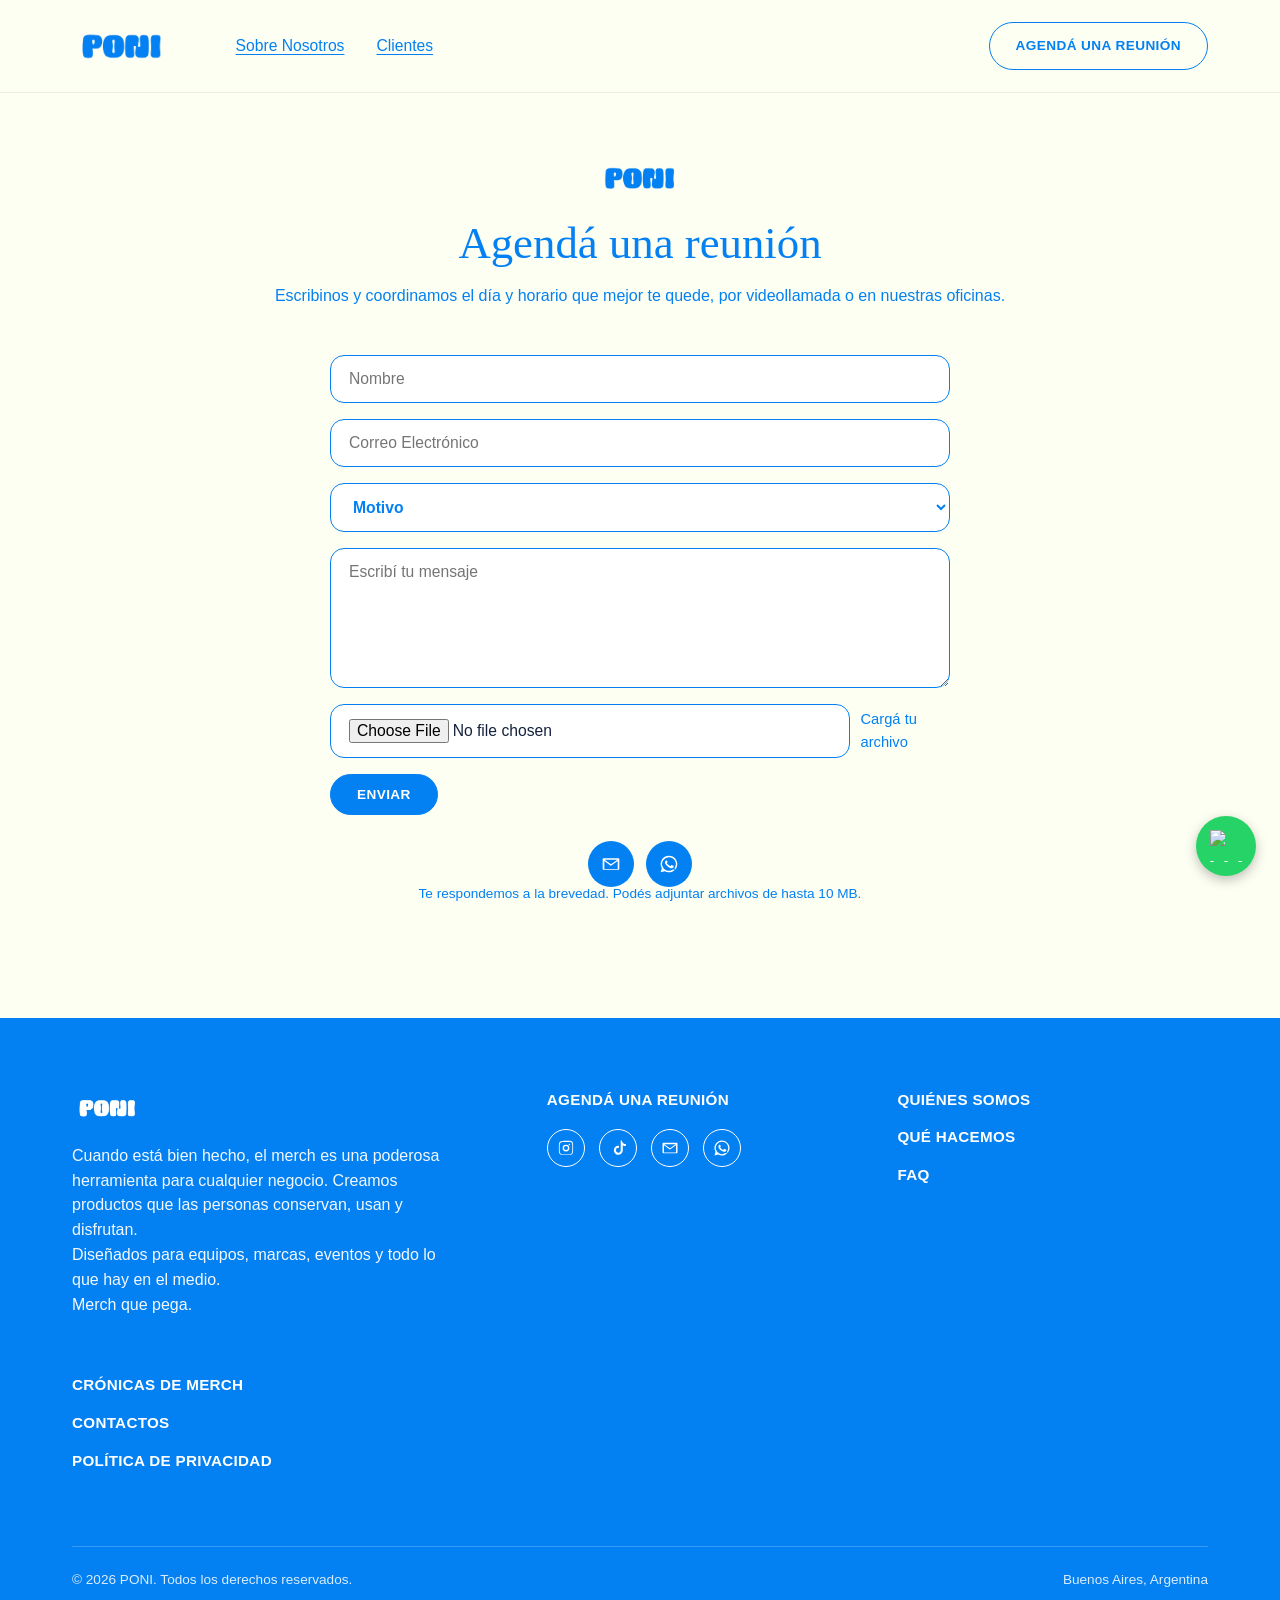
==== commit 1e5e8648: "Add WhatsApp contact link to agenda.html" ====
--- a/agenda.html
+++ b/agenda.html
@@ -11,7 +11,7 @@
   <link rel="preconnect" href="https://fonts.gstatic.com" crossorigin>
   <link href="https://fonts.googleapis.com/css2?family=Baloo+2:wght@600;700;800&family=Playfair+Display:ital,wght@0,500;0,600;0,700;1,600&family=Poppins:wght@400;500;600;700&display=swap" rel="stylesheet">
   <link rel="stylesheet" href="css/style.css">
-  <link rel="icon" href="images/favicon.png" type="image/png">
+  <link rel="icon" type="image/png" href="poni-beso.png">
 </head>
 <body>
   <header class="site-header">
@@ -118,5 +118,9 @@
   </footer>
   <script src="js/main.js"></script>
 
+   <a href="https://wa.me/5491128537577?text=Hola!%20Te%20escribo%20desde%20la%20web.%20Quer%C3%ADa%20pedir%20un%20presupuesto%20de%20merch%20%3A)" class="whatsapp-float" target="_blank" aria-label="Escribinos por WhatsApp">
+  <img src="images/whatsapp-icon.png" alt="WhatsApp">
+</a>
+  
 </body>
 </html>
--- a/css/style.css
+++ b/css/style.css
@@ -156,7 +156,7 @@
   opacity: 0.9;
   z-index: 0;
   animation: patternDrift 18s linear infinite;
-   animation-direction: reverse;
+  animation-direction: reverse;
 }
 @keyframes patternDrift {
   from { background-position: 0 0, 85px 61px; }
@@ -173,8 +173,8 @@
   font-family: var(--font-display);
   font-weight: 700;
   color: var(--blue);
-  font-size: clamp(1.1rem, 3vw, 1.6rem);
-  margin-top: 18px;
+  font-size: clamp(1.4rem, 6vw, 3.5rem);
+  margin-top: clamp(-3rem, -8vw, -6rem);
   animation: heroFadeUp 0.7s ease-out 0.25s both;
 }
 @keyframes heroPop {
@@ -185,6 +185,14 @@
   0% { opacity: 0; transform: translateY(14px); }
   100% { opacity: 1; transform: translateY(0); }
 }
+
+/* Ajustes para pantallas chicas */
+@media (max-width: 600px) {
+  .hero {
+    padding: 60px 16px 70px;
+  }
+}
+
 @media (prefers-reduced-motion: reduce) {
   .hero-pattern { animation: none; }
   .hero .wordmark-img, .hero .tagline { animation: none; }
@@ -884,7 +892,15 @@
   transition: transform 0.2s;
 }
 .whatsapp-float:hover { transform: scale(1.1); }
+<img src="https://cdn.jsdelivr.net/npm/@fortawesome/fontawesome-free@6.5.1/svgs/brands/whatsapp.svg" alt="" class="whatsapp-icon">
+
 
 @media (max-width: 768px) {
   .whatsapp-float { width: 52px; height: 52px; font-size: 28px; bottom: 16px; right: 16px; }
 }
+.whatsapp-float img {
+  width: 32px;
+  height: 32px;
+  display: block;
+}
+}
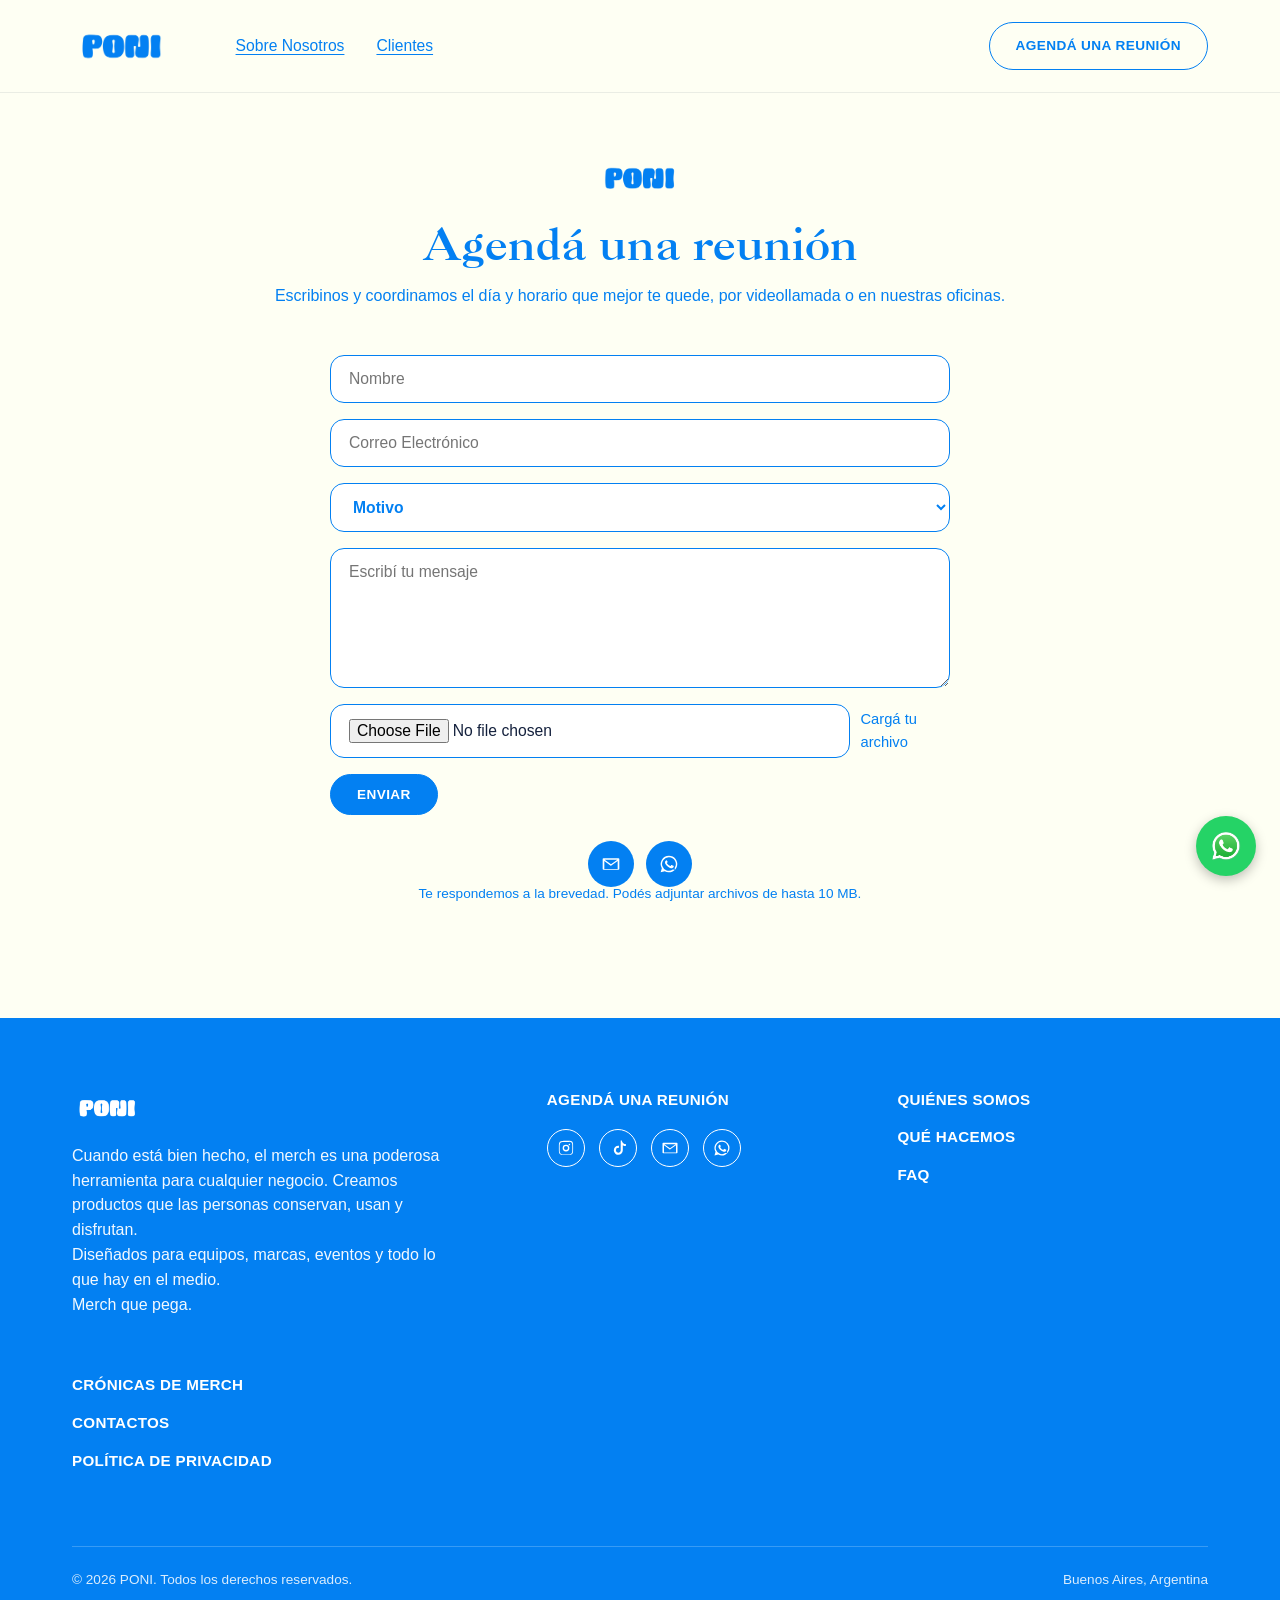
==== commit bff11dcc: "Change WhatsApp link to new contact number Updated WhatsApp contact link in the footer and social ro" ====
--- a/agenda.html
+++ b/agenda.html
@@ -96,7 +96,7 @@
             <a href="https://instagram.com/poni.merch" aria-label="Instagram" target="_blank" rel="noopener"><svg viewBox="0 0 24 24"><path d="M12 2.2c3.2 0 3.6 0 4.9.07 1.2.06 2.4.32 3.3 1.2.9.9 1.14 2 1.2 3.3.06 1.3.07 1.7.07 4.9s0 3.6-.07 4.9c-.06 1.2-.3 2.4-1.2 3.3-.9.9-2.1 1.14-3.3 1.2-1.3.06-1.7.07-4.9.07s-3.6 0-4.9-.07c-1.2-.06-2.4-.3-3.3-1.2-.9-.9-1.14-2.1-1.2-3.3C2.5 15.6 2.5 15.2 2.5 12s0-3.6.07-4.9c.06-1.2.3-2.4 1.2-3.3.9-.9 2.1-1.14 3.3-1.2C8.4 2.2 8.8 2.2 12 2.2zm0 1.8c-3.14 0-3.5 0-4.75.07-1 .05-1.9.25-2.6.96-.7.7-.9 1.6-.96 2.6C3.6 8.5 3.6 8.86 3.6 12s0 3.5.07 4.75c.05 1 .25 1.9.96 2.6.7.7 1.6.9 2.6.96 1.25.06 1.6.07 4.75.07s3.5 0 4.75-.07c1-.05 1.9-.25 2.6-.96.7-.7.9-1.6.96-2.6.06-1.25.07-1.6.07-4.75s0-3.5-.07-4.75c-.05-1-.25-1.9-.96-2.6-.7-.7-1.6-.9-2.6-.96C15.5 4 15.14 4 12 4zm0 3.5a4.5 4.5 0 110 9 4.5 4.5 0 010-9zm0 1.8a2.7 2.7 0 100 5.4 2.7 2.7 0 000-5.4zm5.6-2a1.05 1.05 0 11-2.1 0 1.05 1.05 0 012.1 0z"/></svg></a>
             <a href="https://www.tiktok.com/@poni.merch" aria-label="TikTok" target="_blank" rel="noopener"><svg viewBox="0 0 24 24"><path d="M14.5 2h2.6c.15 1.4.8 2.6 1.9 3.5 1 .8 2.2 1.2 3.5 1.2v2.7c-1.5 0-2.9-.4-4.1-1.2v6.9c0 3.3-2.7 6-6 6-1.3 0-2.6-.4-3.6-1.2a6 6 0 01-2.4-4.8c0-3.3 2.7-6 6-6 .3 0 .6 0 .9.06v2.8a3.3 3.3 0 00-.9-.13 3.2 3.2 0 100 6.4c1.8 0 3.2-1.4 3.2-3.2V2z"/></svg></a>
             <a href="mailto:clara@mundoponi.com" aria-label="Email"><svg viewBox="0 0 24 24"><path d="M3 5h18a1 1 0 011 1v12a1 1 0 01-1 1H3a1 1 0 01-1-1V6a1 1 0 011-1zm1.4 2L12 12.3 19.6 7H4.4zM4 8.4V18h16V8.4l-7.6 5.4a1 1 0 01-1.2 0L4 8.4z"/></svg></a>
-            <a href="https://wa.me/5491128537577?text=Hola%21%20Te%20escribo%20desde%20la%20web.%20Quería%20pedir%20un%20presupuesto%20de%20merch%20%3A%29" aria-label="WhatsApp" target="_blank" rel="noopener"><svg viewBox="0 0 24 24"><path d="M12 2a10 10 0 00-8.6 15.1L2 22l5-1.3A10 10 0 1012 2zm0 1.8a8.2 8.2 0 016.9 12.6l-.2.4.6 2.3-2.3-.6-.4.2A8.2 8.2 0 1112 3.8zm-3.2 4c-.2 0-.5 0-.7.3-.2.3-.9.8-.9 2s.9 2.4 1 2.5c.1.2 1.8 2.8 4.4 3.8 2.2.9 2.6.7 3.1.6.5 0 1.6-.6 1.8-1.3.2-.6.2-1.2.2-1.3-.1-.1-.3-.2-.6-.3l-1.8-.9c-.2-.1-.4-.1-.6.1l-.8 1c-.2.2-.3.2-.6.1-.3-.1-1.2-.4-2.2-1.4-.8-.7-1.4-1.6-1.5-1.9-.2-.3 0-.4.1-.6l.5-.6c.2-.2.2-.4.1-.6L9.6 8c-.2-.4-.4-.4-.6-.4h-.2z"/></svg></a>
+            <a href="https://wa.me/5491173352341?text=Hola%21%20Te%20escribo%20desde%20la%20web.%20Quería%20pedir%20un%20presupuesto%20de%20merch%20%3A%29" aria-label="WhatsApp" target="_blank" rel="noopener"><svg viewBox="0 0 24 24"><path d="M12 2a10 10 0 00-8.6 15.1L2 22l5-1.3A10 10 0 1012 2zm0 1.8a8.2 8.2 0 016.9 12.6l-.2.4.6 2.3-2.3-.6-.4.2A8.2 8.2 0 1112 3.8zm-3.2 4c-.2 0-.5 0-.7.3-.2.3-.9.8-.9 2s.9 2.4 1 2.5c.1.2 1.8 2.8 4.4 3.8 2.2.9 2.6.7 3.1.6.5 0 1.6-.6 1.8-1.3.2-.6.2-1.2.2-1.3-.1-.1-.3-.2-.6-.3l-1.8-.9c-.2-.1-.4-.1-.6.1l-.8 1c-.2.2-.3.2-.6.1-.3-.1-1.2-.4-2.2-1.4-.8-.7-1.4-1.6-1.5-1.9-.2-.3 0-.4.1-.6l.5-.6c.2-.2.2-.4.1-.6L9.6 8c-.2-.4-.4-.4-.6-.4h-.2z"/></svg></a>
           </div>
         </div>
         <div class="footer-col">
@@ -118,7 +118,7 @@
   </footer>
   <script src="js/main.js"></script>
 
-   <a href="https://wa.me/5491128537577?text=Hola!%20Te%20escribo%20desde%20la%20web.%20Quer%C3%ADa%20pedir%20un%20presupuesto%20de%20merch%20%3A)" class="whatsapp-float" target="_blank" aria-label="Escribinos por WhatsApp">
+   <a href="https://wa.me/5491173352341?text=Hola!%20Te%20escribo%20desde%20la%20web.%20Quer%C3%ADa%20pedir%20un%20presupuesto%20de%20merch%20%3A)" class="whatsapp-float" target="_blank" aria-label="Escribinos por WhatsApp">
   <img src="images/whatsapp-icon.png" alt="WhatsApp">
 </a>
   
--- a/css/style.css
+++ b/css/style.css
@@ -2,6 +2,13 @@
    PONI — merch que pega
    Shared stylesheet
    ========================================================================== */
+@font-face {
+  font-family: "Caslon 3 LT";
+  src: url("../Caslon 3 LT Regular.ttf") format("truetype");
+  font-weight: 400;
+  font-style: normal;
+  font-display: swap;
+}
 
 :root {
   --blue: #0380f2;
@@ -13,7 +20,7 @@
   --white: #ffffff;
 
   --font-display: "Baloo 2", "Poppins", sans-serif;   /* PONI logo, buttons, footer nav */
-  --font-serif: "Playfair Display", Georgia, serif;    /* headline copy */
+  --font-serif: "Caslon 3 LT", Georgia, serif;    /* headline copy */
   --font-body: "Poppins", "Segoe UI", sans-serif;      /* paragraphs, nav links */
 
   --container: 1200px;
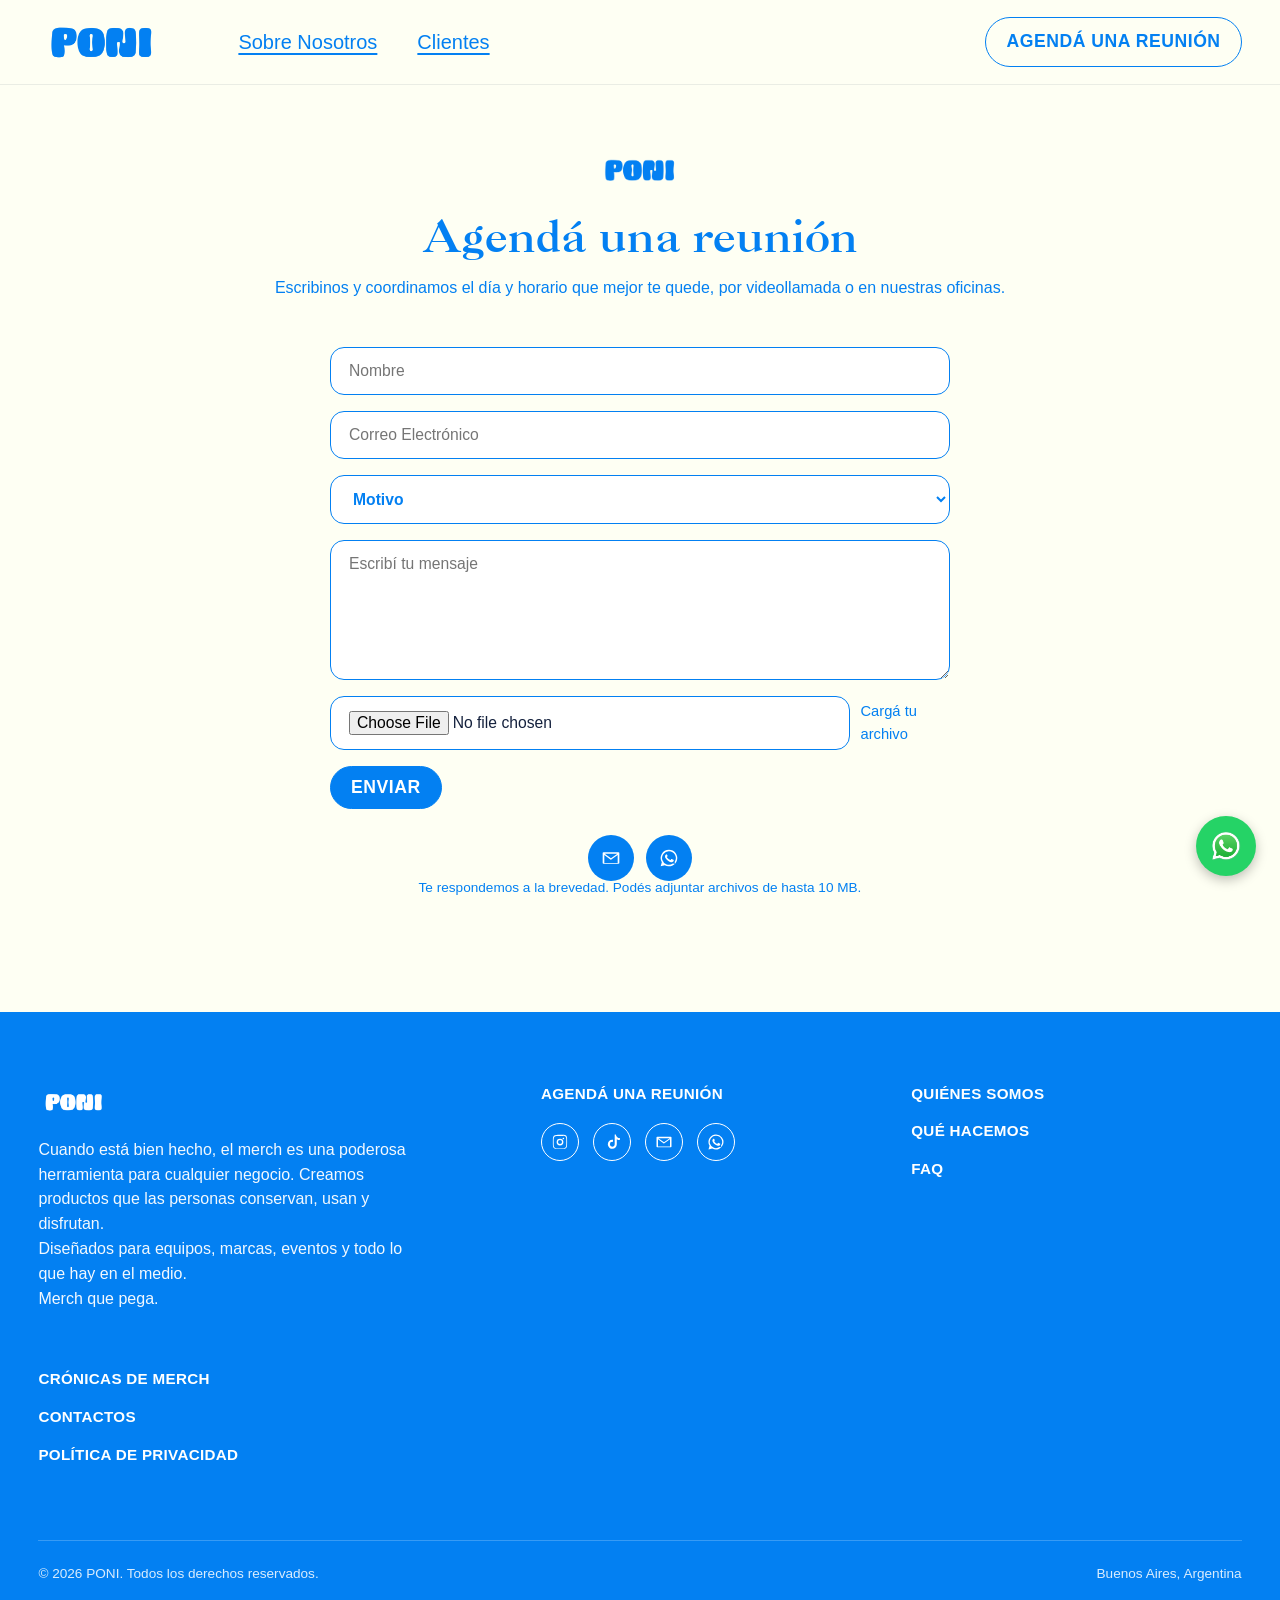
==== commit 398577ff: "Fix formatting of options in select element" ====
--- a/agenda.html
+++ b/agenda.html
@@ -55,13 +55,13 @@
   <input type="email" name="email" placeholder="Correo Electrónico" required>
 
   <select name="motivo">
-          <option value="">Motivo</option>
-          <option>Agendar una reuni&oacute;n</option>
-          <option>Cotizaci&oacute;n de merch</option>
-          <option>Quiero merch para mi evento</option>
-          <option>Necesito ideas de merch</option>
-          <option>Tengo una idea para mi marca</option>
-          <option>Otro</option>
+    <option value="">Motivo</option>
+    <option>Agendar una reuni&oacute;n</option>
+    <option>Cotizaci&oacute;n de merch</option>
+    <option>Quiero merch para mi evento</option>
+    <option>Necesito ideas de merch</option>
+    <option>Tengo una idea para mi marca</option>
+    <option>Otro</option>
   </select>
 
   <textarea name="mensaje" placeholder="Escribí tu mensaje"></textarea>
@@ -75,7 +75,7 @@
 </form>
       <div class="contact-links">
         <a href="mailto:clara@mundoponi.com" aria-label="Email"><svg viewBox="0 0 24 24"><path d="M3 5h18a1 1 0 011 1v12a1 1 0 01-1 1H3a1 1 0 01-1-1V6a1 1 0 011-1zm1.4 2L12 12.3 19.6 7H4.4zM4 8.4V18h16V8.4l-7.6 5.4a1 1 0 01-1.2 0L4 8.4z"/></svg></a>
-        <a href="https://wa.me/5491128537577?text=Hola%21%20Te%20escribo%20desde%20la%20web.%20Queria%20pedir%20un%20presupuesto%20de%20merch%20%3A%29" aria-label="WhatsApp" target="_blank" rel="noopener"><svg viewBox="0 0 24 24"><path d="M12 2a10 10 0 00-8.6 15.1L2 22l5-1.3A10 10 0 1012 2zm0 1.8a8.2 8.2 0 016.9 12.6l-.2.4.6 2.3-2.3-.6-.4.2A8.2 8.2 0 1112 3.8zm-3.2 4c-.2 0-.5 0-.7.3-.2.3-.9.8-.9 2s.9 2.4 1 2.5c.1.2 1.8 2.8 4.4 3.8 2.2.9 2.6.7 3.1.6.5 0 1.6-.6 1.8-1.3.2-.6.2-1.2.2-1.3-.1-.1-.3-.2-.6-.3l-1.8-.9c-.2-.1-.4-.1-.6.1l-.8 1c-.2.2-.3.2-.6.1-.3-.1-1.2-.4-2.2-1.4-.8-.7-1.4-1.6-1.5-1.9-.2-.3 0-.4.1-.6l.5-.6c.2-.2.2-.4.1-.6L9.6 8c-.2-.4-.4-.4-.6-.4h-.2z"/></svg></a>
+        <a href="https://wa.me/5491173352341?text=Hola%21%20Te%20escribo%20desde%20la%20web.%20Quería%20pedir%20un%20presupuesto%20de%20merch%20%3A%29" aria-label="WhatsApp" target="_blank" rel="noopener"><svg viewBox="0 0 24 24"><path d="M12 2a10 10 0 00-8.6 15.1L2 22l5-1.3A10 10 0 1012 2zm0 1.8a8.2 8.2 0 016.9 12.6l-.2.4.6 2.3-2.3-.6-.4.2A8.2 8.2 0 1112 3.8zm-3.2 4c-.2 0-.5 0-.7.3-.2.3-.9.8-.9 2s.9 2.4 1 2.5c.1.2 1.8 2.8 4.4 3.8 2.2.9 2.6.7 3.1.6.5 0 1.6-.6 1.8-1.3.2-.6.2-1.2.2-1.3-.1-.1-.3-.2-.6-.3l-1.8-.9c-.2-.1-.4-.1-.6.1l-.8 1c-.2.2-.3.2-.6.1-.3-.1-1.2-.4-2.2-1.4-.8-.7-1.4-1.6-1.5-1.9-.2-.3 0-.4.1-.6l.5-.6c.2-.2.2-.4.1-.6L9.6 8c-.2-.4-.4-.4-.6-.4h-.2z"/></svg></a>
       </div>
       <p class="form-note">Te respondemos a la brevedad. Podés adjuntar archivos de hasta 10 MB.</p>
     </div>
--- a/css/style.css
+++ b/css/style.css
@@ -21,8 +21,8 @@
 
   --font-display: "Baloo 2", "Poppins", sans-serif;   /* PONI logo, buttons, footer nav */
   --font-serif: "Caslon 3 LT", Georgia, serif;    /* headline copy */
-  --font-body: "Poppins", "Segoe UI", sans-serif;      /* paragraphs, nav links */
-
+  --font-body: "Helvetica Neue", Helvetica, Arial, sans-serif;   /* paragraphs, nav links */
+   
   --container: 1200px;
   --radius: 999px;
   --radius-card: 18px;
@@ -62,10 +62,10 @@
   gap: 8px;
   border: 1.5px solid currentColor;
   border-radius: var(--radius);
-  padding: 12px 26px;
+  padding: 10px 20px;
   font-family: var(--font-display);
   font-weight: 700;
-  font-size: 0.85rem;
+  font-size: 1.1rem;
   letter-spacing: 0.03em;
   text-transform: uppercase;
   cursor: pointer;
@@ -98,8 +98,8 @@
   align-items: center;
   justify-content: space-between;
   gap: 24px;
-  padding-top: 18px;
-  padding-bottom: 18px;
+  max-width: none;
+  padding: 6px clamp(16px, 3vw, 40px);   /* antes 18px arriba y abajo */
 }
 .logo {
   font-family: var(--font-display);
@@ -108,21 +108,21 @@
   color: var(--blue);
   letter-spacing: 0.01em;
 }
-.logo img { height: 56px; width: auto; display: block; }
+.logo img { height: 72px; width: auto; display: block; }
 .footer-brand .logo img { height: 40px; filter: brightness(0) invert(1); }
 .legal .logo-img { height: 56px; width: auto; margin: 0 auto; display: block; }
 .main-nav {
   display: flex;
   align-items: center;
-  gap: 32px;
+  gap: 40px;            /* antes 32px */
   flex: 1;
-  margin-left: 40px;
+  margin-left: 48px;    /* antes 40px */
 }
 .main-nav a {
   color: var(--blue);
-  font-size: 0.98rem;
+  font-size: 1.25rem;   /* antes 0.98rem */
   text-decoration: underline;
-  text-underline-offset: 3px;
+  text-underline-offset: 4px;
 }
 .main-nav a:hover { color: var(--blue-dark); }
 .header-cta { white-space: nowrap; }
@@ -472,6 +472,11 @@
   display: flex;
   gap: 14px;
   margin-top: 18px;
+}
+.site-footer .wrap {
+  max-width: none;
+  padding-left: clamp(16px, 3vw, 40px);
+  padding-right: clamp(16px, 3vw, 40px);
 }
 .social-row a {
   width: 38px; height: 38px;
@@ -877,7 +882,7 @@
   .footer-bottom { flex-direction: column; }
 }
 @media (max-width: 768px) {
-  .logo img { height: 36px; }
+  .logo img { height: 46px; }
 }
 
 .whatsapp-float {
@@ -899,15 +904,15 @@
   transition: transform 0.2s;
 }
 .whatsapp-float:hover { transform: scale(1.1); }
-<img src="https://cdn.jsdelivr.net/npm/@fortawesome/fontawesome-free@6.5.1/svgs/brands/whatsapp.svg" alt="" class="whatsapp-icon">
 
 
 @media (max-width: 768px) {
-  .whatsapp-float { width: 52px; height: 52px; font-size: 28px; bottom: 16px; right: 16px; }
+  .whatsapp-float { width: 52px; height: 52px; bottom: 16px; right: 16px; }
+  .whatsapp-float img { width: 26px; height: 26px; }
 }
 .whatsapp-float img {
   width: 32px;
   height: 32px;
   display: block;
 }
-}
+
